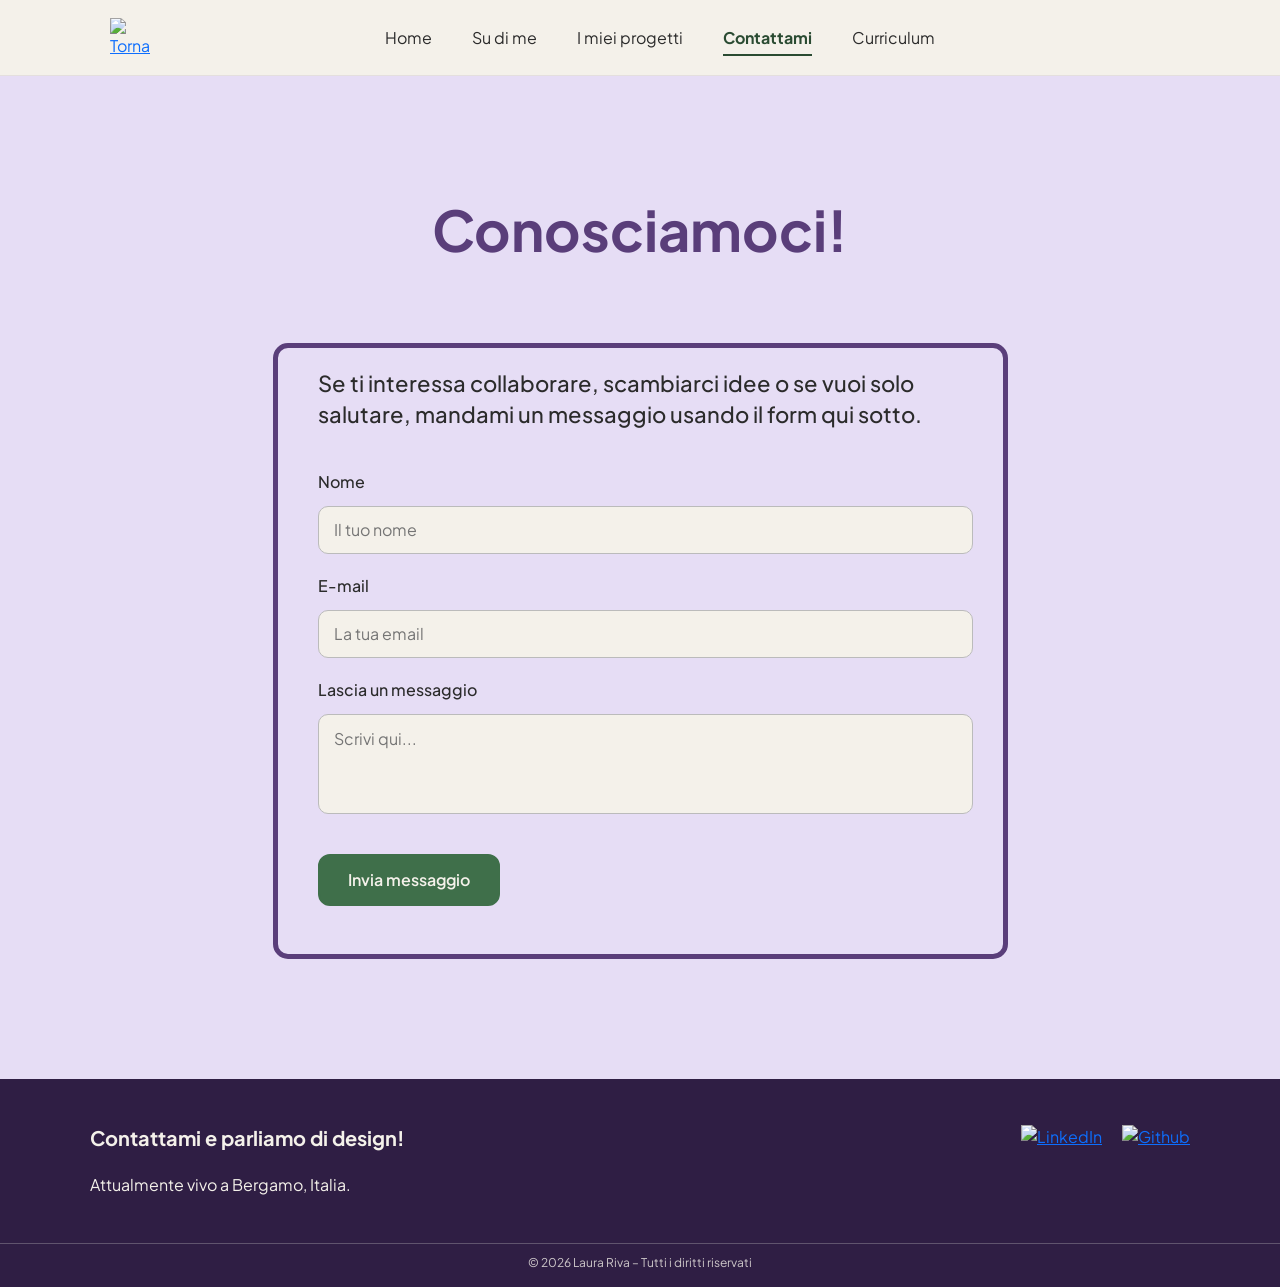
==== contattami.html @ ce552301 "Sistemazione immagine OG" ====
<!DOCTYPE html>
<html lang="it">
<head>
  <meta charset="UTF-8">
  <meta name="viewport" content="width=device-width, initial-scale=1.0">
  <title>Laura Riva | Contattami</title>
  <meta property="og:type" content="website">
  <meta property="og:url" content="https://laurariva-design.github.io/Portfolio/">
  <meta property="og:title" content="Laura Riva | UX/UI Designer">
  <meta property="og:description" content="Portfolio di Laura Riva: Scopri i miei lavori!">
  <meta property="og:image" content="https://laurariva-design.github.io/Portfolio/assets/img/ogimage.png">
  <link rel="icon" type="image/png" href="assets/img/favicon.png">
  <link href="https://cdn.jsdelivr.net/npm/bootstrap@5.3.3/dist/css/bootstrap.min.css" rel="stylesheet" integrity="sha384-QWTKZyjpPEjISv5WaRU9OFeRpok6YctnYmDr5pNlyT2bRjXh0JMhjY6hW+ALEwIH" crossorigin="anonymous">
  <link rel="stylesheet" href="assets/css/style.css">
  <link href="https://fonts.googleapis.com/css2?family=Plus+Jakarta+Sans:wght@400;600;700&display=swap" rel="stylesheet">
</head>

<body>

  <header class="navbar">
    <div class="nav-container">
      <a href="index.html" class="logo-link">
        <img src="assets/img/logo.svg" width="40" height="40" alt="Torna alla Home" class="logo">
      </a>
      <nav class="nav-links">
        <a href="index.html">Home</a>
        <a href="sudime.html">Su di me</a>
        <a href="imieiprogetti.html">I miei progetti</a>
        <a href="contattami.html" class="active">Contattami</a>
        <a href="curriculum.html">Curriculum</a>
      </nav>
      <div class="hamburger" id="hamburger">
        <span></span>
        <span></span>
        <span></span>
      </div>
    </div>
  </header>

  
  <main class="contact-page-wrapper">
    <section class="contact-section">
      <div class="container d-flex flex-column align-items-center">
        
        <h1 class="page-title text-center">Conosciamoci!</h1>

        <div class="contact-box">
          <p class="contact-subtitle">
            Se ti interessa collaborare, scambiarci idee o se vuoi solo salutare, mandami un messaggio usando il form qui sotto.
          </p>

          <div class="contact-container">
            <form id="contact-form" class="contact-form">
              
              <div class="form-group">
                <label for="nome">Nome</label>
                <input type="text" id="nome" name="name" placeholder="Il tuo nome" required>
              </div>

              <div class="form-group">
                <label for="email">E-mail</label>
                <input type="email" id="email" name="email" placeholder="La tua email" required>
              </div>

              <div class="form-group">
                <label for="messaggio">Lascia un messaggio</label>
                <textarea id="messaggio" name="message" placeholder="Scrivi qui..." required></textarea>
              </div>

              <button type="submit" id="button-send" class="btn btn-primary">Invia messaggio</button>

            </form>
          </div>
        </div> </div>
    </section>
  </main>


   <footer class="main-footer">
    <div class="footer-container">
      <div class="footer-top">
        <div class="footer-content">
          <p class="footer-title">Contattami e parliamo di design!</p>
          <p class="footer-subtitle">Attualmente vivo a Bergamo, Italia.</p>
        </div>
        <div class="footer-socials">
          <a href="https://www.linkedin.com/in/laura-riva-ux-ui/" target="_blank" class="social-icon"><img src="assets/img/linkedin.svg" alt="LinkedIn"></a>
          <a href="https://github.com/laurariva-design" target="_blank" class="social-icon"><img src="assets/img/githubfooter.svg" alt="Github"></a>
        </div>
      </div>
      <div class="footer-bottom">
        <hr class="footer-line">
        <p class="copyright">© 2026 Laura Riva – Tutti i diritti riservati</p>
      </div>
    </div>
  </footer>


  <script type="text/javascript" src="https://cdn.jsdelivr.net/npm/@emailjs/browser@3/dist/email.min.js"></script>
  <script src="assets/javascript/script.js"></script>
  <script src="https://cdn.jsdelivr.net/npm/bootstrap@5.3.3/dist/js/bootstrap.bundle.min.js" integrity="sha384-YvpcrYf0tY3lHB60NNkmXc5s9fDVZLESaAA55NDzOxhy9GkcIdslK1eN7N6jIeHz" crossorigin="anonymous"></script>

</body>
</html>
---- assets/css/style.css ----
body {
  margin: 0;
  font-family: "Plus Jakarta Sans", sans-serif;
  background: #E6DDF5;
  color: #2B2B2B;
  -webkit-font-smoothing: antialiased;
}

html {
  overflow-y: scroll;
  scroll-behavior: smooth;
}

.navbar {
  position: sticky;
  top: 0;
  height: 76px;
  display: flex;
  align-items: center;
  background: #F4F1EA;
  backdrop-filter: blur(8px);
  -webkit-backdrop-filter: blur(8px);
  border-bottom: 1px solid rgba(90, 62, 122, 0.1);
  z-index: 1000;
}

.nav-container {
  width: 100%;
  max-width: 1100px;
  margin: 0 auto;
  padding: 0 20px;
  display: grid;
  grid-template-columns: auto 1fr auto;
  align-items: center;
}

.logo {
  height: 40px;
  display: block;
}

.nav-links {
  display: flex;
  justify-content: center;
  gap: 40px;
}
.nav-links a {
  text-decoration: none;
  color: #2B2B2B;
  font-size: 16px;
  font-weight: 400;
  position: relative;
  transition: color 0.3s ease;
}
.nav-links a::after {
  content: "";
  position: absolute;
  bottom: -6px;
  left: 0;
  width: 0;
  height: 2px;
  background: #355E3F;
  transition: width 0.3s ease;
}
.nav-links a:hover {
  color: #355E3F;
}
.nav-links a:hover::after {
  width: 100%;
}
.nav-links a.active {
  color: #2A4B32;
  font-weight: 700;
}
.nav-links a.active::after {
  width: 100%;
  background: #2A4B32;
}

.hamburger {
  display: none;
  flex-direction: column;
  cursor: pointer;
  z-index: 1100;
}
.hamburger span {
  width: 26px;
  height: 2px;
  background: #2B2B2B;
  margin: 5px 0;
  transition: all 0.3s ease;
  display: block;
}
.hamburger.active span:nth-child(1) {
  transform: translateY(12px) rotate(45deg);
}
.hamburger.active span:nth-child(2) {
  opacity: 0;
  transform: translateX(-10px);
}
.hamburger.active span:nth-child(3) {
  transform: translateY(-12px) rotate(-45deg);
}

@media (max-width: 900px) {
  .nav-container {
    display: flex;
    justify-content: space-between;
  }
  .hamburger {
    display: flex;
  }
  .nav-links {
    display: none;
    position: absolute;
    top: 76px;
    left: 0;
    width: 100%;
    background: #F4F1EA;
    flex-direction: column;
    align-items: center;
    gap: 20px;
    padding: 30px 0;
    border-bottom: 1px solid rgba(90, 62, 122, 0.1);
  }
  .nav-links.open {
    display: flex;
  }
}
.hero {
  padding: 80px 20px 0;
  display: flex;
  justify-content: center;
  overflow: hidden;
}

.hero-container {
  width: 100%;
  max-width: 1100px;
  display: flex;
  align-items: center;
  justify-content: space-between;
  gap: 60px;
}

.hero-content {
  flex: 1.2;
}
.hero-content h1 {
  font-size: 56px;
  font-weight: 700;
  color: #5A3E7A;
  margin: 0;
}
.hero-content p {
  font-size: 18px;
  font-weight: 500;
  color: #2B2B2B;
  margin-top: 20px;
  line-height: 1.5;
  max-width: 500px;
}

.hero-btns {
  margin-top: 40px;
  display: flex;
  gap: 20px;
  align-items: center;
}
@media (max-width: 300px) {
  .hero-btns {
    flex-direction: column;
    align-items: stretch;
  }
}

.btn {
  min-width: 120px;
  text-align: center;
  padding: 12px 28px;
  font-size: 16px;
  font-weight: 600;
  text-decoration: none;
  border-radius: 12px;
  display: inline-block;
  white-space: nowrap;
  transition: all 0.3s ease;
}
.btn:hover {
  transform: translateY(-2px);
}
.btn.btn-primary {
  background-color: #3F6F4A;
  color: #F4F1EA;
  border: 2px solid #3F6F4A;
}
.btn.btn-primary:hover {
  background-color: #355E3F;
  border-color: #355E3F;
}
.btn.btn-secondary {
  background-color: transparent;
  color: #2B2B2B;
  border: 2px solid #3F6F4A;
}
.btn.btn-secondary:hover {
  background-color: #355E3F;
  border-color: #355E3F;
  color: #F4F1EA;
}

.hero-image {
  flex: 1;
  display: flex;
  justify-content: center;
}
.hero-image img {
  max-width: 100%;
  height: auto;
}

@media (max-width: 900px) {
  .hero-container {
    flex-direction: column;
    text-align: center;
    gap: 40px;
  }
  .hero-image {
    order: -1;
    width: 100%;
  }
  .hero-image img {
    max-width: 280px;
    display: block;
    margin: 0 auto;
  }
  .hero-content h1 {
    font-size: 38px;
  }
  .hero-content p {
    margin: 20px auto 0;
    font-size: 18px;
  }
  .hero-btns {
    justify-content: center;
    flex-wrap: wrap;
  }
  .hero-btns .btn {
    width: auto;
  }
}
.story {
  padding: 120px 20px 0;
  display: flex;
  justify-content: center;
}

.story-container {
  width: 100%;
  max-width: 1100px;
}

.story-title {
  font-size: 48px;
  font-weight: 700;
  color: #5A3E7A;
  text-align: center;
  margin: 0 0 80px 0;
}

.story-grid {
  display: flex;
  justify-content: space-between;
  align-items: flex-start;
  gap: 80px;
  margin-bottom: 40px;
}

.story-text {
  flex: 1;
}
.story-text p {
  font-size: 16px;
  color: #2B2B2B;
  line-height: 1.6;
  margin-bottom: 30px;
}
.story-text p:last-child {
  margin-bottom: 0;
}

.story-path {
  flex: 1;
  display: flex;
  flex-direction: column;
  align-items: center;
  text-align: center;
}
.story-path h5 {
  font-size: 22px;
  font-weight: 600;
  color: #2B2B2B;
  margin: 20px 0 40px;
  line-height: 1.6;
}

@media (max-width: 900px) {
  .story {
    padding-top: 100px;
  }
  .story-title {
    font-size: 32px;
    margin-bottom: 22px;
  }
  .story-grid {
    flex-direction: column;
    gap: 40px;
    margin-bottom: 0;
  }
  .story-path h5 {
    font-size: 20px;
  }
}
.timeline-container {
  position: relative;
  display: flex;
  justify-content: space-between;
  align-items: center;
  width: 100%;
  max-width: 800px;
  margin: 0 auto;
  padding: 40px 0 160px;
  overflow: visible !important;
}
.timeline-container.is-active .dot:not(.is-open) .timeline-popup {
  display: none !important;
}

.story-path h5 {
  margin-bottom: 60px;
  text-align: center;
  width: 100%;
}

.timeline-svg {
  position: absolute;
  top: 0;
  left: 0;
  width: 100%;
  height: 100%;
  z-index: 1;
  pointer-events: none;
  overflow: visible;
  display: block !important;
}
.timeline-svg line {
  stroke: #2B2B2B;
  stroke-width: 1px;
  stroke-linecap: round;
}

.dot {
  width: 30px;
  height: 30px;
  border-radius: 50%;
  cursor: pointer;
  position: relative;
  z-index: 10;
  margin-top: var(--y);
  flex-shrink: 0;
  transition: transform 0.3s ease, background-color 0.3s ease;
}
.dot.active-dot {
  background-color: #3F6F4A;
}
.dot.last-dot {
  background-color: #A8B9AC;
}
.dot:hover {
  transform: scale(1.2);
  background-color: #355E3F;
}
.dot:hover .timeline-popup {
  opacity: 1;
  visibility: visible;
  top: 55px;
}
.dot.is-open .timeline-popup {
  opacity: 1;
  visibility: visible;
  top: 55px;
}

.timeline-popup {
  position: absolute;
  top: 45px;
  width: clamp(180px, 25vw, 240px);
  max-width: 90vw;
  background: #F4F1EA;
  padding: 15px;
  border-radius: 10px;
  box-shadow: 0 10px 25px rgba(0, 0, 0, 0.12);
  border: 1px solid rgba(63, 111, 74, 0.15);
  z-index: 100;
  opacity: 0;
  visibility: hidden;
  pointer-events: none;
  transition: all 0.3s cubic-bezier(0.4, 0, 0.2, 1);
}
.timeline-popup p {
  margin: 0;
  font-size: 14px;
  color: #2B2B2B;
  line-height: 1.5;
  text-align: center;
}
.timeline-popup::before {
  content: "";
  position: absolute;
  top: -8px;
  border-left: 8px solid transparent;
  border-right: 8px solid transparent;
  border-bottom: 8px solid #F4F1EA;
  filter: drop-shadow(0 -2px 2px rgba(0, 0, 0, 0.05));
}

.dot:nth-child(2) .timeline-popup,
.dot:nth-child(3) .timeline-popup {
  left: 0;
  transform: translateX(-10px);
}
.dot:nth-child(2) .timeline-popup::before,
.dot:nth-child(3) .timeline-popup::before {
  left: 15px;
}

.dot:nth-child(4) .timeline-popup {
  left: 50%;
  transform: translateX(-50%);
}
.dot:nth-child(4) .timeline-popup::before {
  left: 50%;
  transform: translateX(-50%);
}

.dot:nth-child(5) .timeline-popup,
.dot:nth-child(6) .timeline-popup {
  left: auto;
  right: 0;
  transform: translateX(10px);
}
.dot:nth-child(5) .timeline-popup::before,
.dot:nth-child(6) .timeline-popup::before {
  left: auto;
  right: 15px;
}

@media (max-width: 900px) {
  .story-path {
    width: 100%;
    display: flex;
    flex-direction: column;
    align-items: center;
  }
  .timeline-container {
    padding: 40px 0px 160px;
    box-sizing: border-box;
  }
  .dot {
    width: 24px;
    height: 24px;
    margin-top: calc(var(--y) * 0.6);
  }
  .timeline-popup {
    width: 200px;
    padding: 10px;
  }
  .timeline-popup p {
    font-size: 13px;
  }
  .timeline-popup.is-open {
    opacity: 1 !important;
    visibility: visible !important;
    top: 50px;
  }
  .dot:nth-child(2) .timeline-popup,
  .dot:nth-child(3) .timeline-popup {
    left: -5px;
    transform: translateX(0);
  }
  .dot:nth-child(2) .timeline-popup::before,
  .dot:nth-child(3) .timeline-popup::before {
    left: 12px;
  }
  .dot:nth-child(5) .timeline-popup,
  .dot:nth-child(6) .timeline-popup {
    right: -5px;
    transform: translateX(0);
  }
  .dot:nth-child(5) .timeline-popup::before,
  .dot:nth-child(6) .timeline-popup::before {
    right: 12px;
  }
}
@media (max-width: 380px) {
  .timeline-container {
    padding-inline: 15px;
  }
  .timeline-popup {
    width: 130px;
  }
}
.tools-section {
  display: flex;
  justify-content: center;
  width: 100%;
  padding: 0;
}
.tools-section .tools-container {
  display: flex;
  flex-direction: column;
  align-items: center;
  width: 100%;
  max-width: 1100px;
  padding: 0 20px;
  text-align: center;
}
.tools-section h2 {
  font-size: 48px;
  font-weight: 700;
  line-height: 1.2;
  color: #5A3E7A;
  margin: 0 0 80px 0;
}
.tools-section .tools-row {
  display: flex;
  justify-content: center;
  align-items: center;
  gap: 80px;
  width: 100%;
  flex-wrap: nowrap;
}
.tools-section .tool-icon {
  display: flex;
  justify-content: center;
  align-items: center;
  width: 70px;
  height: 70px;
  flex-shrink: 0;
}
.tools-section .tool-icon img {
  width: 100%;
  height: 100%;
  -o-object-fit: contain;
     object-fit: contain;
  display: block;
  transition: transform 0.3s ease;
}
@media (max-width: 900px) {
  .tools-section {
    padding: 0;
  }
  .tools-section h2 {
    font-size: 32px;
    margin-bottom: 40px;
  }
  .tools-section .tools-row {
    gap: 30px;
  }
  .tools-section .tool-icon {
    width: 60px;
    height: 60px;
  }
}
@media (max-width: 480px) {
  .tools-section .tools-row {
    flex-wrap: wrap;
    justify-content: center;
    gap: 40px;
  }
  .tools-section .tool-icon {
    width: 50px;
    height: 50px;
  }
}

.main-footer {
  background-color: #2F1E44;
  margin-top: 120px;
  min-height: 208px;
  width: 100%;
  padding-top: 44px;
  display: block;
  justify-content: center;
  color: #F4F1EA;
  overflow-x: hidden;
}
.main-footer .footer-container {
  margin: 0 auto;
  width: 100%;
  max-width: 1100px;
  padding: 0px;
  display: flex;
  flex-direction: column;
  box-sizing: border-box;
}
.main-footer .footer-top {
  display: flex;
  justify-content: space-between;
  align-items: flex-start;
  margin-bottom: 30px;
}
.main-footer .footer-content .footer-title {
  font-size: 20px;
  font-weight: 700;
  margin: 0 0 20px 0;
}
.main-footer .footer-content .footer-subtitle {
  font-size: 16px;
  font-weight: 400;
  margin: 0;
}
.main-footer .footer-socials {
  display: flex;
  gap: 20px;
}
.main-footer .footer-socials .social-icon {
  display: inline-block;
  transition: transform 0.3s ease;
}
.main-footer .footer-socials .social-icon img {
  width: 60px;
  height: 60px;
  -o-object-fit: contain;
     object-fit: contain;
  transition: opacity 0.3s ease;
}
.main-footer .footer-socials .social-icon:hover {
  transform: translateY(-5px);
}
.main-footer .footer-socials .social-icon:hover img {
  opacity: 0.7;
}
.main-footer .footer-bottom {
  margin-top: auto;
  padding: 0;
  width: 100%;
  display: flex;
  flex-direction: column;
  align-items: center;
}
.main-footer .footer-bottom .footer-line {
  border: none;
  border-top: 1px solid #F4F1EA;
  width: 100vw;
  left: 50%;
  right: 50%;
  margin-left: -50vw;
  margin-right: -50vw;
  margin-bottom: 10px;
}
.main-footer .footer-bottom .copyright {
  font-size: 12px;
  font-weight: 400;
  opacity: 0.8;
  text-align: center;
  width: 100%;
  margin: 0;
  padding-bottom: 10px;
}
@media (max-width: 900px) {
  .main-footer {
    padding-top: 40px;
  }
  .main-footer .footer-top {
    flex-direction: column;
    gap: 35px;
  }
  .main-footer .footer-socials .social-icon img {
    width: 50px;
    height: 50px;
  }
  .main-footer .footer-container {
    padding-left: 20px;
    padding-right: 20px;
  }
}

.about-hero {
  display: flex;
  justify-content: center;
  padding: 80px 20px 0;
  overflow: hidden;
}
.about-hero .about-container {
  display: flex;
  align-items: center;
  justify-content: space-between;
  width: 100%;
  max-width: 1100px;
  gap: 60px;
  margin-bottom: 120px;
}
.about-hero .about-content {
  flex: 1.2;
}
.about-hero .about-content h1 {
  font-size: 56px;
  font-weight: 700;
  color: #5A3E7A;
  margin: 0;
}
.about-hero .about-content p {
  max-width: 500px;
  margin-top: 20px;
  font-size: 18px;
  font-weight: 500;
  line-height: 1.5;
  color: #2B2B2B;
}
.about-hero .about-image {
  display: flex;
  justify-content: flex-end;
  flex: 1;
}
.about-hero .about-image img {
  width: 440px;
  max-width: 100%;
  height: auto;
  display: block;
}
@media (max-width: 900px) {
  .about-hero .about-container {
    flex-direction: column;
    text-align: center;
    gap: 40px;
    margin-bottom: 100px;
  }
  .about-hero .about-image {
    order: -1;
    width: 100%;
  }
  .about-hero .about-image img {
    max-width: 280px;
    margin: 0 auto 18px;
    display: block;
  }
  .about-hero .about-content h1 {
    font-size: 38px;
  }
  .about-hero .about-content p {
    max-width: 100%;
    margin: 20px auto 0;
    font-size: 18px;
  }
}

.portfolio-details {
  padding: 0 20px;
}
.portfolio-details .custom-portfolio-container {
  max-width: 1100px !important;
  margin: 0 auto;
  padding: 0;
}
.portfolio-details .section-item {
  margin-bottom: 100px;
}
.portfolio-details .section-item:last-child {
  margin-bottom: 0;
}
.portfolio-details .text-content h3 {
  font-size: 36px;
  font-weight: 600;
  color: #5A3E7A;
  margin-bottom: 32px;
}
.portfolio-details .text-content p {
  font-size: 16px;
  line-height: 1.6;
  color: #2B2B2B;
}
.portfolio-details .image-wrapper {
  width: 100px;
  height: 100px;
}
.portfolio-details .image-wrapper img {
  width: 100%;
  height: 100%;
  -o-object-fit: contain;
     object-fit: contain;
}
@media (max-width: 900px) {
  .portfolio-details {
    padding: 0 20px;
  }
  .portfolio-details .custom-portfolio-container {
    padding: 0 20px;
  }
  .portfolio-details .section-item {
    flex-direction: column !important;
    margin-bottom: 80px;
    text-align: left;
  }
  .portfolio-details .section-item.flex-row-reverse {
    flex-direction: column !important;
  }
  .portfolio-details .text-content {
    order: 2;
    padding: 0 !important;
  }
  .portfolio-details .text-content.text-end {
    text-align: left !important;
  }
  .portfolio-details .text-content h3 {
    font-size: 26px;
    margin-top: 28px;
    margin-bottom: 20px;
  }
  .portfolio-details .col-md-3 {
    display: flex;
    justify-content: center !important;
    width: 100%;
    order: 1;
  }
  .portfolio-details .image-wrapper {
    margin: 0 auto;
  }
}

.projects-section {
  padding-bottom: 0;
}
.projects-section .card-link {
  display: block;
  text-decoration: none !important;
  color: inherit !important;
}
.projects-section .card-link:hover {
  text-decoration: none !important;
  color: inherit !important;
}
.projects-section .page-title {
  margin: 120px 0 80px;
  font-size: 56px;
  font-weight: 700;
  text-align: center;
  color: #5A3E7A;
}
@media (max-width: 768px) {
  .projects-section .page-title {
    font-size: 38px;
    margin: 80px 0;
  }
}
.projects-section .projects-grid {
  display: flex;
  flex-wrap: wrap;
  justify-content: center;
  -moz-column-gap: 120px;
       column-gap: 120px;
  row-gap: 80px;
  margin: 0 auto;
  padding: 0;
}
.projects-section .project-col {
  flex: 0 0 auto;
  width: auto;
  padding: 0;
}
.projects-section .project-card {
  display: flex;
  flex-direction: column;
  width: 364px;
  height: 364px;
  background: #F4F1EA;
  border-radius: 15px;
  overflow: hidden;
  box-shadow: 0 4px 10px rgba(0, 0, 0, 0.03);
  transition: all 0.3s ease-in-out;
  cursor: pointer;
}
.projects-section .project-card .card-image {
  width: 364px;
  height: 208px;
  overflow: hidden;
}
.projects-section .project-card .card-image img {
  width: 100%;
  height: 100%;
  -o-object-fit: cover;
     object-fit: cover;
  transition: transform 0.4s ease-in-out;
}
.projects-section .project-card .card-body {
  padding: 20px;
}
.projects-section .project-card .card-body h5 {
  font-size: 22px;
  font-weight: 600;
  color: #5A3E7A;
  margin-bottom: 8px;
  transition: color 0.3s ease;
}
.projects-section .project-card .card-body p {
  font-size: 16px;
  line-height: 1.5;
  color: #2B2B2B;
  margin: 0;
}
.projects-section .project-card:hover {
  transform: translateY(-8px);
  box-shadow: 0 12px 30px rgba(0, 0, 0, 0.1);
  border: 1px solid #355E3F;
}
.projects-section .project-card:hover .card-image img {
  transform: scale(1.06);
}
.projects-section .project-card:hover .card-body h5 {
  color: #355E3F;
}
.projects-section .project-link-container {
  text-align: center;
}
.projects-section .project-link-container .figma-project-link {
  display: inline-block;
  font-size: 20px;
  font-weight: 600;
  color: #3F6F4A;
  text-decoration: none;
  border-bottom: 2px solid transparent;
  transition: all 0.3s ease;
}
.projects-section .project-link-container .figma-project-link:hover {
  color: #355E3F;
  border-bottom-color: #355E3F;
  transform: scale(1.01);
}
.projects-section .project-link-container .figma-project-link i {
  vertical-align: middle;
  margin-left: 8px;
}
.projects-section .projects-footer-text {
  max-width: 800px;
  margin: 0 auto;
  font-size: 16px;
  line-height: 1.6;
  color: #2B2B2B;
  text-align: center;
}

.contact-section {
  display: flex;
  flex-direction: column;
  align-items: center;
  padding-bottom: 0;
}
.contact-section .page-title {
  margin: 120px 0 80px;
  font-size: 56px;
  font-weight: 700;
  text-align: center;
  color: #5A3E7A;
}
@media (max-width: 768px) {
  .contact-section .page-title {
    margin: 80px 0;
    font-size: 38px;
  }
}
.contact-section .contact-box {
  display: flex;
  flex-direction: column;
  width: 735px;
  height: 616px;
  padding: 20px 40px;
  border: 5px solid #5A3E7A;
  border-radius: 15px;
  box-sizing: border-box;
}
.contact-section .contact-box .contact-subtitle {
  margin-bottom: 40px;
  font-size: 22px;
  font-weight: 500;
  line-height: 1.4;
  color: #2B2B2B;
}
@media (max-width: 768px) {
  .contact-section .contact-box .contact-subtitle {
    margin-bottom: 30px;
    font-size: 18px;
  }
}
@media (max-width: 768px) {
  .contact-section .contact-box {
    width: 90%;
    height: auto;
    margin: 0 auto;
    padding: 20px;
  }
}
.contact-section .contact-form {
  width: 100%;
}
.contact-section .contact-form .form-group {
  display: flex;
  flex-direction: column;
  margin-bottom: 20px;
}
.contact-section .contact-form .form-group label {
  margin-bottom: 12px;
  font-size: 16px;
  font-weight: 500;
  color: #2B2B2B;
}
.contact-section .contact-form .form-group input, .contact-section .contact-form .form-group textarea {
  width: 655px;
  height: 48px;
  padding: 0 15px;
  font-size: 16px;
  background-color: #F4F1EA;
  border: 1px solid #bbbbbb;
  border-radius: 10px;
  box-sizing: border-box;
  transition: all 0.3s ease;
  -webkit-tap-highlight-color: transparent;
}
@media (hover: hover) and (pointer: fine) {
  .contact-section .contact-form .form-group input:hover, .contact-section .contact-form .form-group textarea:hover {
    background-color: rgba(63, 111, 74, 0.06);
    border-color: #3F6F4A;
  }
}
.contact-section .contact-form .form-group input:focus, .contact-section .contact-form .form-group input:active, .contact-section .contact-form .form-group textarea:focus, .contact-section .contact-form .form-group textarea:active {
  outline: none;
  background-color: #F4F1EA;
  border-color: #2A4B32;
  box-shadow: 0 0 0 3px rgba(42, 75, 50, 0.1);
}
@media (max-width: 768px) {
  .contact-section .contact-form .form-group input, .contact-section .contact-form .form-group textarea {
    width: 100%;
  }
}
.contact-section .contact-form .form-group textarea {
  height: 100px;
  padding-top: 12px;
  resize: none;
}
@media (max-width: 768px) {
  .contact-section .contact-form .form-group textarea {
    height: 150px;
  }
}
.contact-section .contact-form .btn {
  display: inline-block;
  min-width: 120px;
  margin-top: 20px;
  padding: 12px 28px;
  font-size: 16px;
  font-weight: 600;
  text-align: center;
  text-decoration: none;
  white-space: nowrap;
  cursor: pointer;
  border: none;
  border-radius: 12px;
  transition: all 0.3s ease;
  -webkit-tap-highlight-color: transparent;
}
@media (hover: hover) and (pointer: fine) {
  .contact-section .contact-form .btn:hover {
    transform: translateY(-2px);
  }
}
.contact-section .contact-form .btn:active {
  transform: scale(0.98);
}
.contact-section .contact-form .btn.btn-primary {
  color: #F4F1EA;
  background-color: #3F6F4A;
  border: 2px solid #3F6F4A;
}
@media (hover: hover) and (pointer: fine) {
  .contact-section .contact-form .btn.btn-primary:hover {
    background-color: #355E3F;
    border-color: #355E3F;
  }
}

.cv-page {
  padding-bottom: 0;
}
.cv-page .custom-portfolio-container {
  width: 100%;
  max-width: 1100px;
  margin: 0 auto;
  padding: 0 20px;
}
.cv-page .cv-profile-img {
  display: block;
  width: 280px;
  height: 350px;
  margin: 120px auto 0;
  -o-object-fit: cover;
     object-fit: cover;
  border-radius: 15px;
}
@media (max-width: 768px) {
  .cv-page .cv-profile-img {
    width: 200px;
    height: 250px;
    margin-top: 60px;
  }
}
.cv-page .cv-title {
  margin-top: 20px;
  font-size: 56px;
  font-weight: 700;
  line-height: 1.2;
  color: #5A3E7A;
  text-align: center;
}
@media (max-width: 768px) {
  .cv-page .cv-title {
    font-size: 38px;
  }
}
.cv-page .cv-cta-container {
  margin: 40px 0 80px;
  text-align: center;
}
.cv-page .cv-grid-wrapper {
  position: relative;
  width: 100%;
}
.cv-page .cv-grid-wrapper .row {
  position: relative;
  padding-top: 60px;
}
@media (max-width: 768px) {
  .cv-page .cv-grid-wrapper .row {
    display: flex;
    flex-direction: column;
    padding-top: 0;
  }
}
.cv-page .cv-grid-wrapper .cv-divider {
  padding: 0 !important;
  border: none !important;
}
@media (min-width: 769px) {
  .cv-page .cv-grid-wrapper .cv-divider {
    position: absolute;
    top: 0;
    bottom: 0;
    left: 50%;
    z-index: 1;
    flex: none !important;
    width: 3px !important;
    max-width: 3px !important;
    background-color: rgba(90, 62, 122, 0.5);
    transform: translateX(-50%);
  }
}
@media (max-width: 768px) {
  .cv-page .cv-grid-wrapper .cv-divider {
    position: relative;
    left: 0 !important;
    display: block !important;
    width: 100% !important;
    height: 3px !important;
    margin: 0 0 40px 0 !important;
    background-color: rgba(90, 62, 122, 0.5) !important;
    transform: none !important;
  }
}
.cv-page .cv-section {
  margin-bottom: 60px;
  text-align: left;
}
.cv-page .cv-section h3 {
  margin-bottom: 20px;
  font-size: 24px;
  font-weight: 600;
  color: #5A3E7A;
}
.cv-page .cv-section .cv-content p {
  margin-bottom: 20px;
  font-size: 16px;
  line-height: 1.6;
  color: #2B2B2B;
}
.cv-page .cv-section .cv-content p:last-child {
  margin-bottom: 0;
}
.cv-page .cv-section .cv-list {
  padding-left: 20px;
  list-style-type: disc;
}
.cv-page .cv-section .cv-list li {
  margin-bottom: 10px;
  font-size: 16px;
  color: #2B2B2B;
}
@media (max-width: 768px) {
  .cv-page .cv-section {
    margin-bottom: 40px;
  }
}
@media (max-width: 768px) {
  .cv-page .col-md-6.order-2 .cv-section:last-child {
    margin-bottom: 0 !important;
  }
}/*# sourceMappingURL=style.css.map */
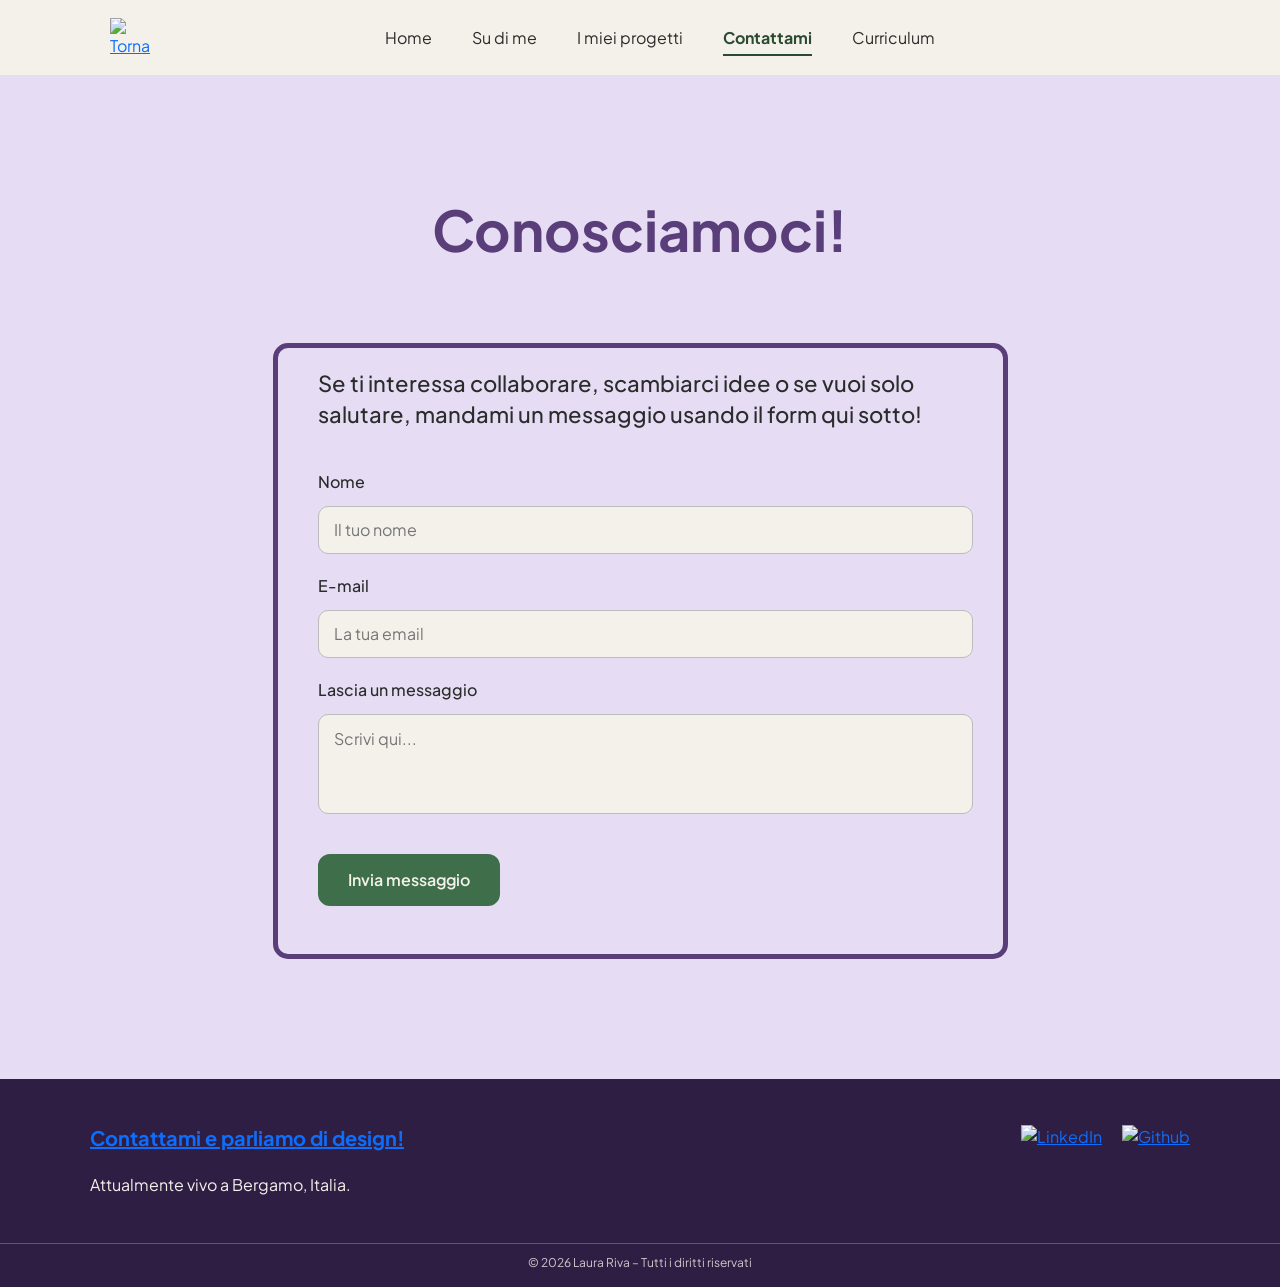
==== commit 6b555c58: "cambiamenti" ====
--- a/contattami.html
+++ b/contattami.html
@@ -3,12 +3,15 @@
 <head>
   <meta charset="UTF-8">
   <meta name="viewport" content="width=device-width, initial-scale=1.0">
-  <title>Laura Riva | Contattami</title>
-  <meta property="og:type" content="website">
-  <meta property="og:url" content="https://laurariva-design.github.io/Portfolio/">
-  <meta property="og:title" content="Laura Riva | UX/UI Designer">
-  <meta property="og:description" content="Portfolio di Laura Riva: Scopri i miei lavori!">
-  <meta property="og:image" content="https://laurariva-design.github.io/Portfolio/assets/img/ogimage.png">
+  <title>Laura Riva | Portfolio</title>
+  <meta name="keywords" content="UX/UI Designer, User Experience, Portfolio, Bergamo, Web Design, Laura Riva, Front-end Development, Design System">
+  <meta name="description" content="Portfolio di Laura Riva, UX/UI Designer a Bergamo.">
+ <meta property="og:url" content="https://laurariva-uxui.github.io/">
+<meta property="og:title" content="Laura Riva | UX/UI Designer Portfolio">
+<meta property="og:description" content="Esplora i miei progetti di UX/UI Design e il mio percorso nel mondo del digital!">
+<meta property="og:image" content="https://raw.githubusercontent.com/laurariva-uxui/laurariva-uxui.github.io/main/assets/img/OGimage.png">
+<meta property="og:image:width" content="1200">
+<meta property="og:image:height" content="630">
   <link rel="icon" type="image/png" href="assets/img/favicon.png">
   <link href="https://cdn.jsdelivr.net/npm/bootstrap@5.3.3/dist/css/bootstrap.min.css" rel="stylesheet" integrity="sha384-QWTKZyjpPEjISv5WaRU9OFeRpok6YctnYmDr5pNlyT2bRjXh0JMhjY6hW+ALEwIH" crossorigin="anonymous">
   <link rel="stylesheet" href="assets/css/style.css">
@@ -46,7 +49,7 @@
 
         <div class="contact-box">
           <p class="contact-subtitle">
-            Se ti interessa collaborare, scambiarci idee o se vuoi solo salutare, mandami un messaggio usando il form qui sotto.
+            Se ti interessa collaborare, scambiarci idee o se vuoi solo salutare, mandami un messaggio usando il form qui sotto!
           </p>
 
           <div class="contact-container">
@@ -80,7 +83,8 @@
     <div class="footer-container">
       <div class="footer-top">
         <div class="footer-content">
-          <p class="footer-title">Contattami e parliamo di design!</p>
+           <p class="footer-title">
+  <a href="contatti.html">Contattami e parliamo di design!</a> </p>
           <p class="footer-subtitle">Attualmente vivo a Bergamo, Italia.</p>
         </div>
         <div class="footer-socials">
